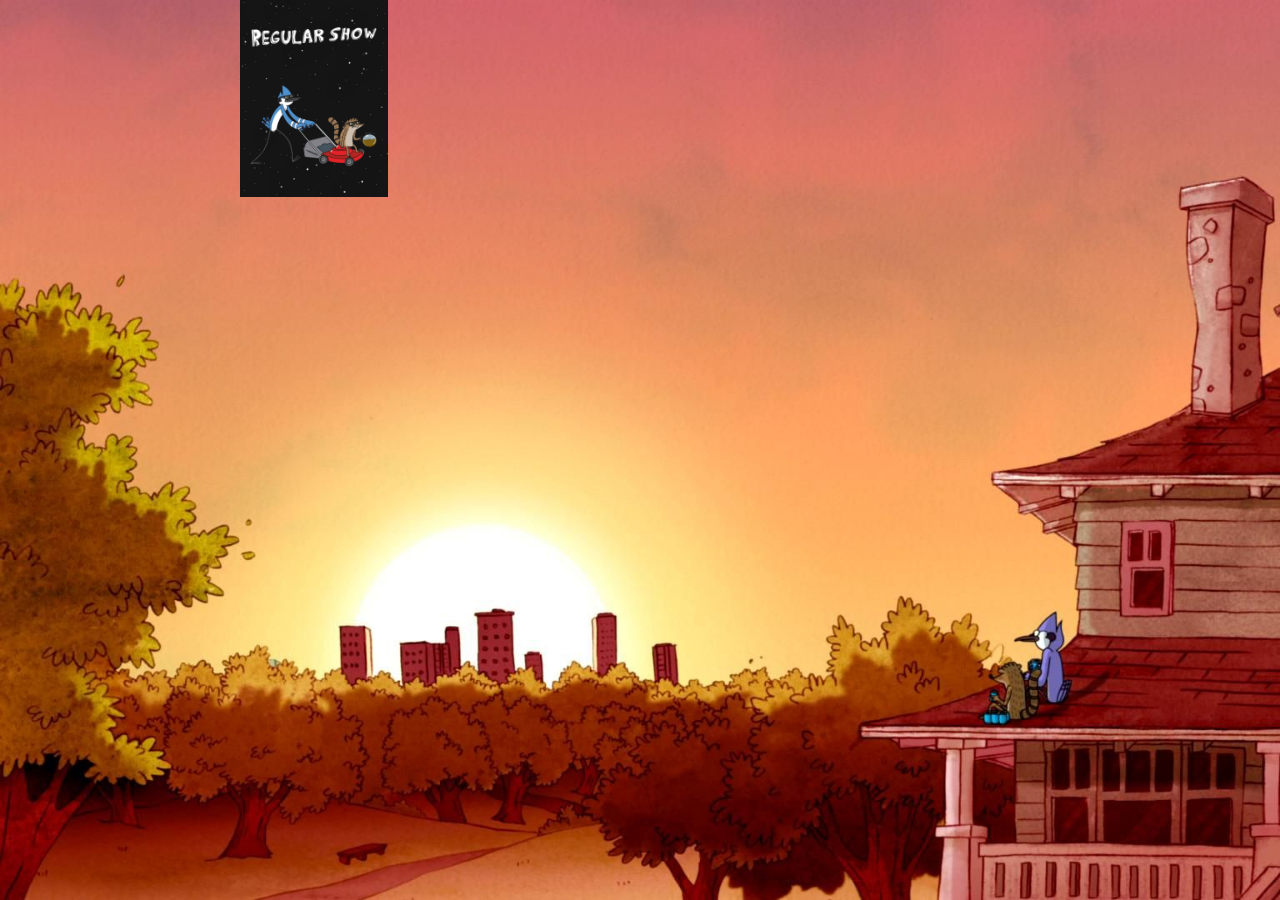
==== pages/games.html @ a375523f "jogo-da-memoria" ====
<!DOCTYPE html>
<html lang="pt-br">
<head>
    <meta charset="UTF-8">
    <meta name="viewport" content="width=device-width, initial-scale=1.0">
    <title>Jogo Da Memoria</title>
    <link rel="stylesheet" href="/css/resert.css">
    <link rel="stylesheet" href="/css/games.css">
</head>
<body>

    <div class="grid">
        <div class="card">
            <div class="face front"></div>
            <div class="face back"></div>
        </div>
    </div>

</body>
</html>
---- css/resert.css ----
@import url('https://fonts.googleapis.com/css2?family=Press+Start+2P&display=swap');

* {
    margin: 0;
    padding: 0;
    box-sizing: border-box;
    border: none;
    list-style: none;
    font-family: 'Press Start 2P', cursive;
}
---- css/games.css ----
body {
    background-image: url('/img/Um\ Bom\ Lugar\ Pra\ Pensar.jpg');
    background-size: cover;
    background-repeat: no-repeat;
    height: 100vh;
}

.grid {
    display: grid;
    gap: 15px;
    grid-template-columns: repeat(5, 1fr);
    width: 100%;
    max-width: 800px;
    margin: 0 auto;
}

.card {
    aspect-ratio: 3/4;
    width: 100%;
    background-color: #333;
    position: relative;
    transition: all 480ms ease;
    transform-style: preserve-3d;
}

.card:hover {
    transform: rotateY(180deg);
}

.face {
    width: 100%;
    height: 100%;
    position: absolute;
    background-size: cover;
    background-position: center;
    backface-visibility: hidden;
}

.front {
    background-image: url(/img/Design\ sem\ nome\ \(1\).png);
}

.back {
    background-image: url(/img/Design\ sem\ nome\ \(7\).png);
}
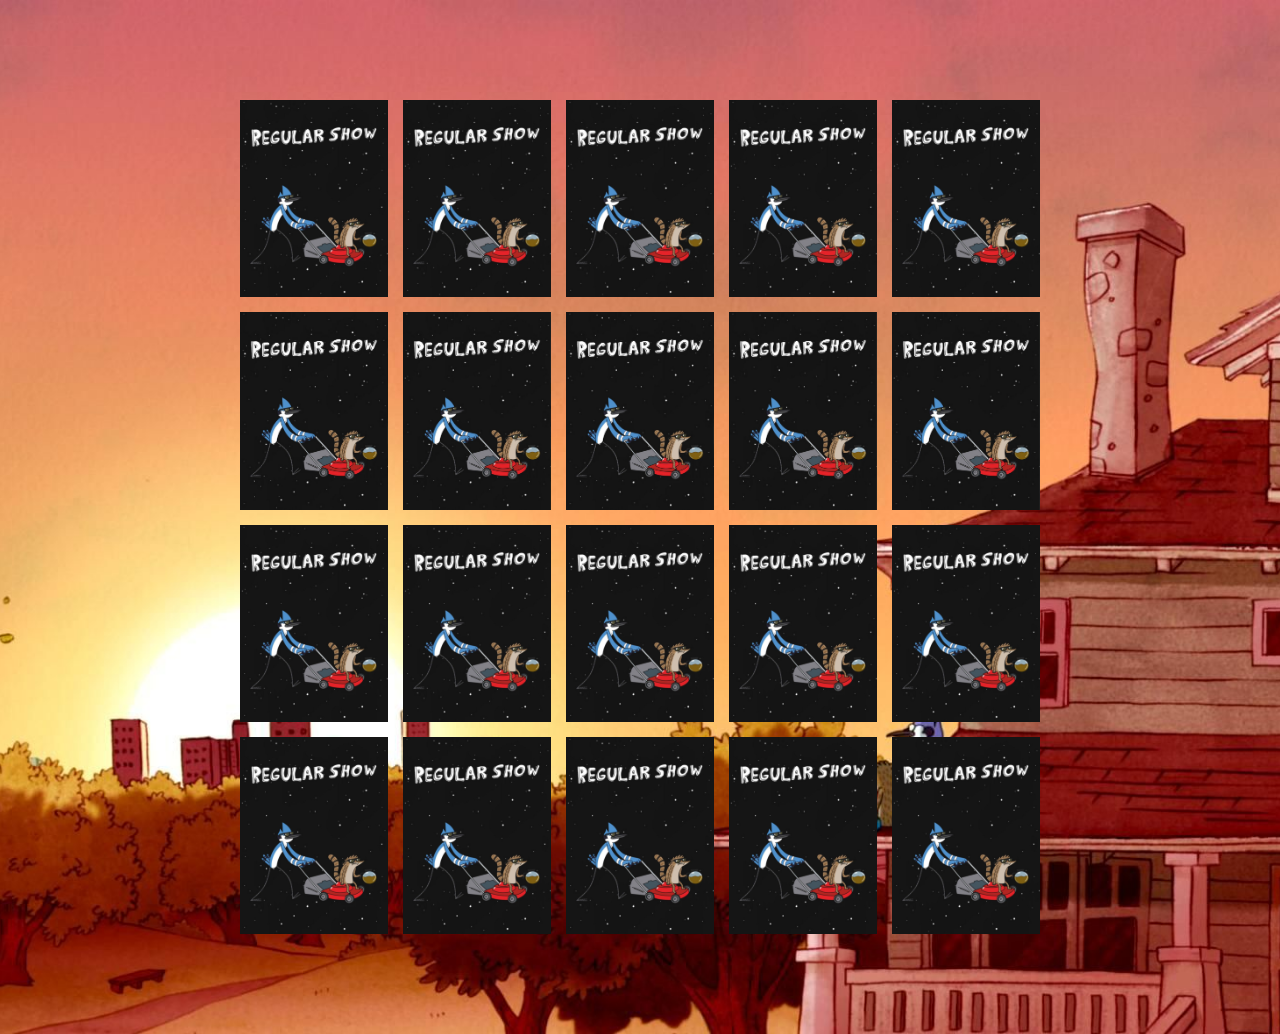
==== commit f90c8b59: "jogo-da-memoria" ====
--- a/pages/games.html
+++ b/pages/games.html
@@ -6,14 +6,11 @@
     <title>Jogo Da Memoria</title>
     <link rel="stylesheet" href="/css/resert.css">
     <link rel="stylesheet" href="/css/games.css">
+    <script src="games.js" defer></script>
 </head>
 <body>
 
     <div class="grid">
-        <div class="card">
-            <div class="face front"></div>
-            <div class="face back"></div>
-        </div>
     </div>
 
 </body>
--- a/css/games.css
+++ b/css/games.css
@@ -1,8 +1,8 @@
 body {
-    background-image: url('/img/Um\ Bom\ Lugar\ Pra\ Pensar.jpg');
+    background-image: url(../img/background.jpg);
     background-size: cover;
+    background-position: center;
     background-repeat: no-repeat;
-    height: 100vh;
 }
 
 .grid {
@@ -11,7 +11,7 @@
     grid-template-columns: repeat(5, 1fr);
     width: 100%;
     max-width: 800px;
-    margin: 0 auto;
+    margin: 100px auto;
 }
 
 .card {
@@ -23,7 +23,7 @@
     transform-style: preserve-3d;
 }
 
-.card:hover {
+.reveal-card {
     transform: rotateY(180deg);
 }
 
@@ -33,13 +33,13 @@
     position: absolute;
     background-size: cover;
     background-position: center;
-    backface-visibility: hidden;
 }
 
 .front {
-    background-image: url(/img/Design\ sem\ nome\ \(1\).png);
+    transform: rotateY(180deg);
 }
 
 .back {
-    background-image: url(/img/Design\ sem\ nome\ \(7\).png);
+    background-image: url(/img/capa.png);
+    backface-visibility: hidden;
 }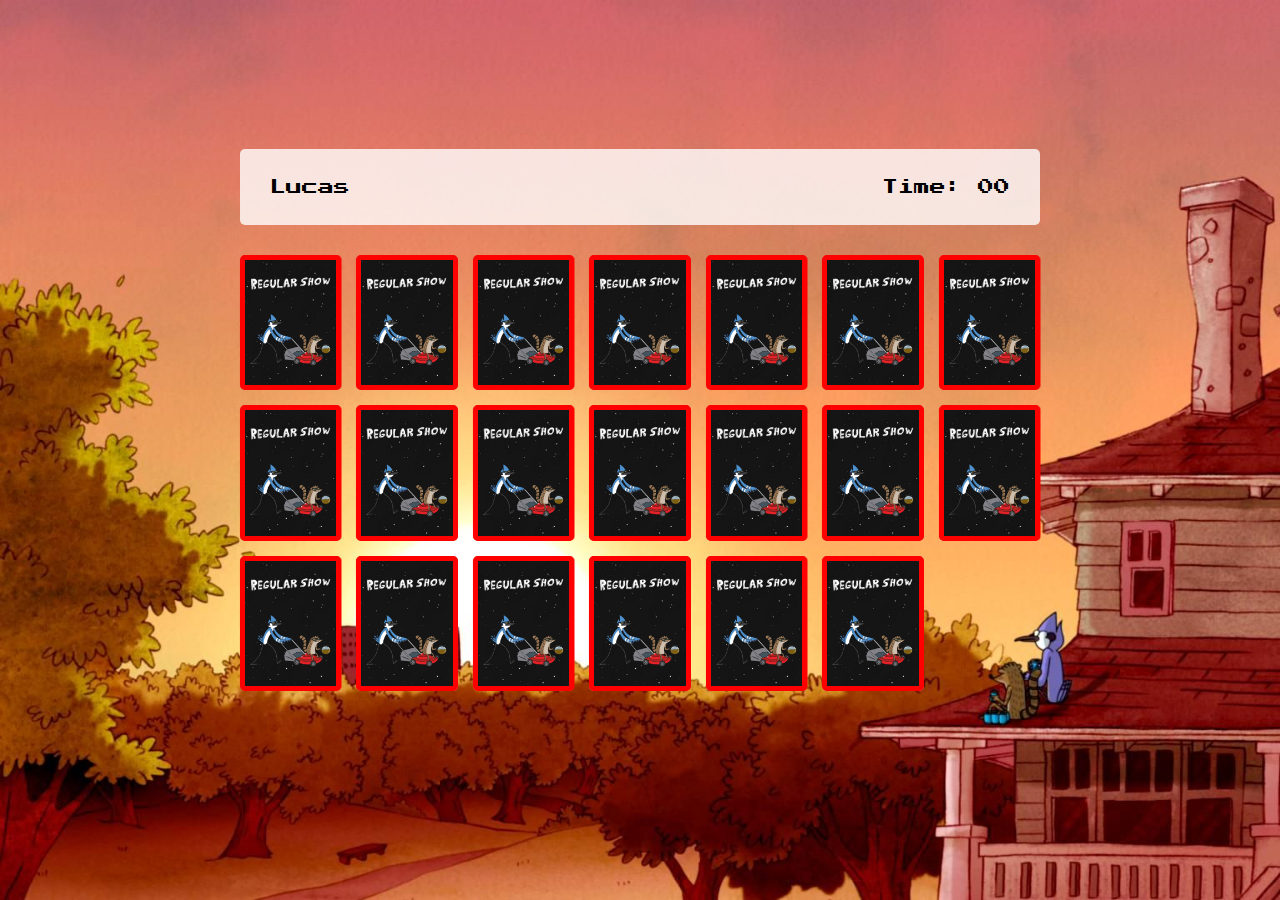
==== commit 5229e223: "jogo-da-memoria" ====
--- a/pages/games.html
+++ b/pages/games.html
@@ -10,8 +10,13 @@
 </head>
 <body>
 
-    <div class="grid">
-    </div>
+    <main>
+        <header>
+            <span class="player">Lucas</span>
+            <span class="time">Time: <span>00</span></span>
+        </header>
+        <div class="grid"></div>
+    </main>
 
 </body>
 </html>--- a/css/games.css
+++ b/css/games.css
@@ -1,30 +1,53 @@
-body {
-    background-image: url(../img/background.jpg);
+main {
+    display: flex;
+    flex-direction: column;
+    align-items: center;
+    justify-content: center;
+    width: 100%;
+    min-height: 100vh;
+    background-image: url('../img/background.jpg');
     background-size: cover;
-    background-position: center;
-    background-repeat: no-repeat;
+    padding: 20px 20px 50px;
+}
+
+header {
+    display: flex;
+    align-items: center;
+    justify-content: space-between;
+    width: 100%;
+    background-color: rgb(255, 255, 255, 0.8);
+    max-width: 800px;
+    padding: 30px;
+    margin: 0 0 30px;
+    border-radius: 5px;
 }
 
 .grid {
     display: grid;
     gap: 15px;
-    grid-template-columns: repeat(5, 1fr);
+    grid-template-columns: repeat(7, 1fr);
     width: 100%;
     max-width: 800px;
-    margin: 100px auto;
+    margin: 0 0 30px;
+    border-radius: 5px;
 }
 
 .card {
     aspect-ratio: 3/4;
     width: 100%;
-    background-color: #333;
+    border-radius: 5px;
     position: relative;
     transition: all 480ms ease;
     transform-style: preserve-3d;
+    background-color: #ccc;
 }
 
 .reveal-card {
     transform: rotateY(180deg);
+}
+
+.disable-card {
+    filter: saturate(0);
 }
 
 .face {
@@ -33,6 +56,9 @@
     position: absolute;
     background-size: cover;
     background-position: center;
+    border: 5px solid red;
+    border-radius: 5px;
+    transition: all 400ms ease;
 }
 
 .front {
@@ -42,4 +68,11 @@
 .back {
     background-image: url(/img/capa.png);
     backface-visibility: hidden;
+}
+
+@media screen and (max-width:920px) {
+    .grid {
+      grid-template-columns: repeat(5, 1fr);
+  
+    }
 }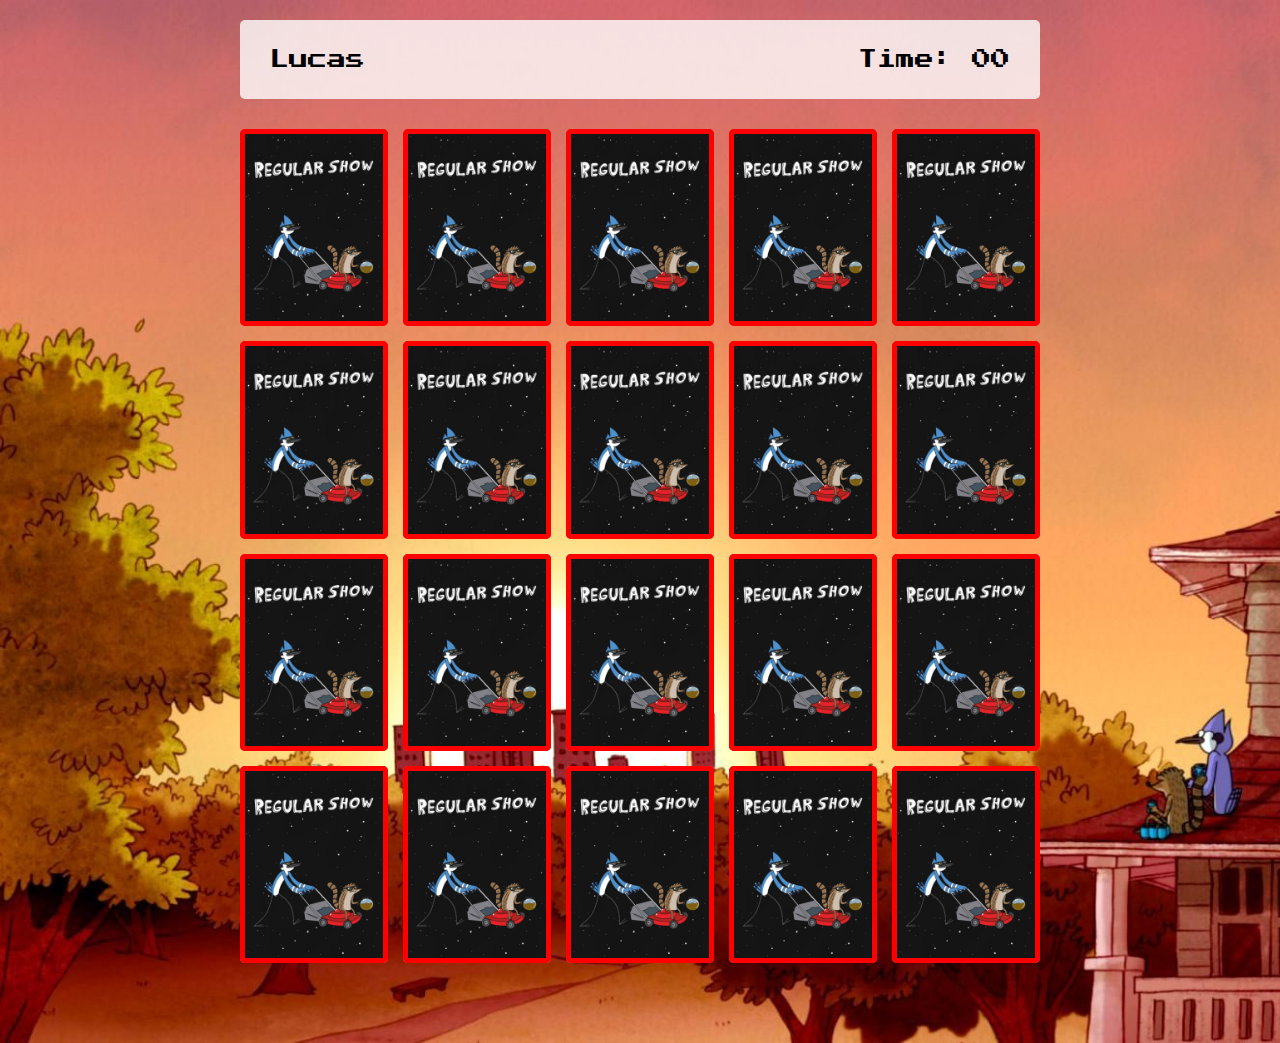
==== commit ff253427: "jogo-da-memoria" ====
--- a/pages/games.html
+++ b/pages/games.html
@@ -6,7 +6,7 @@
     <title>Jogo Da Memoria</title>
     <link rel="stylesheet" href="/css/resert.css">
     <link rel="stylesheet" href="/css/games.css">
-    <script src="games.js" defer></script>
+    <script src="/js/games.js" defer></script>
 </head>
 <body>
 
--- a/css/games.css
+++ b/css/games.css
@@ -16,6 +16,7 @@
     justify-content: space-between;
     width: 100%;
     background-color: rgb(255, 255, 255, 0.8);
+    font-size: 1.2em;
     max-width: 800px;
     padding: 30px;
     margin: 0 0 30px;
@@ -25,7 +26,7 @@
 .grid {
     display: grid;
     gap: 15px;
-    grid-template-columns: repeat(7, 1fr);
+    grid-template-columns: repeat(5, 1fr);
     width: 100%;
     max-width: 800px;
     margin: 0 0 30px;
@@ -48,6 +49,7 @@
 
 .disable-card {
     filter: saturate(0);
+    opacity: 0.5;
 }
 
 .face {
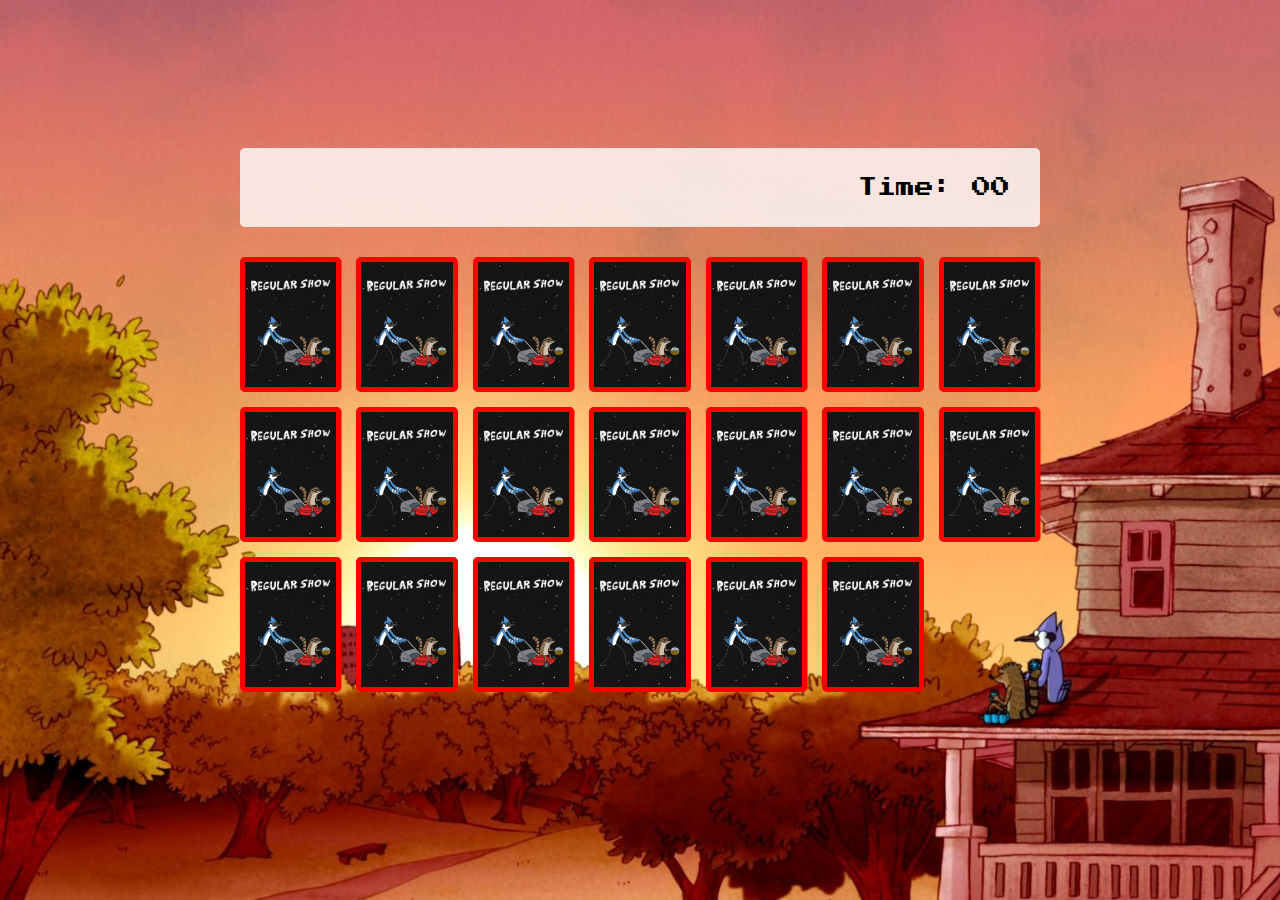
==== commit fcbc95dc: "jogo-da-memoria" ====
--- a/pages/games.html
+++ b/pages/games.html
@@ -13,7 +13,7 @@
     <main>
         <header>
             <span class="player">Lucas</span>
-            <span class="time">Time: <span>00</span></span>
+            <span>Time: <span class="timer">00</span></span>
         </header>
         <div class="grid"></div>
     </main>
--- a/css/games.css
+++ b/css/games.css
@@ -26,7 +26,7 @@
 .grid {
     display: grid;
     gap: 15px;
-    grid-template-columns: repeat(5, 1fr);
+    grid-template-columns: repeat(7, 1fr);
     width: 100%;
     max-width: 800px;
     margin: 0 0 30px;
